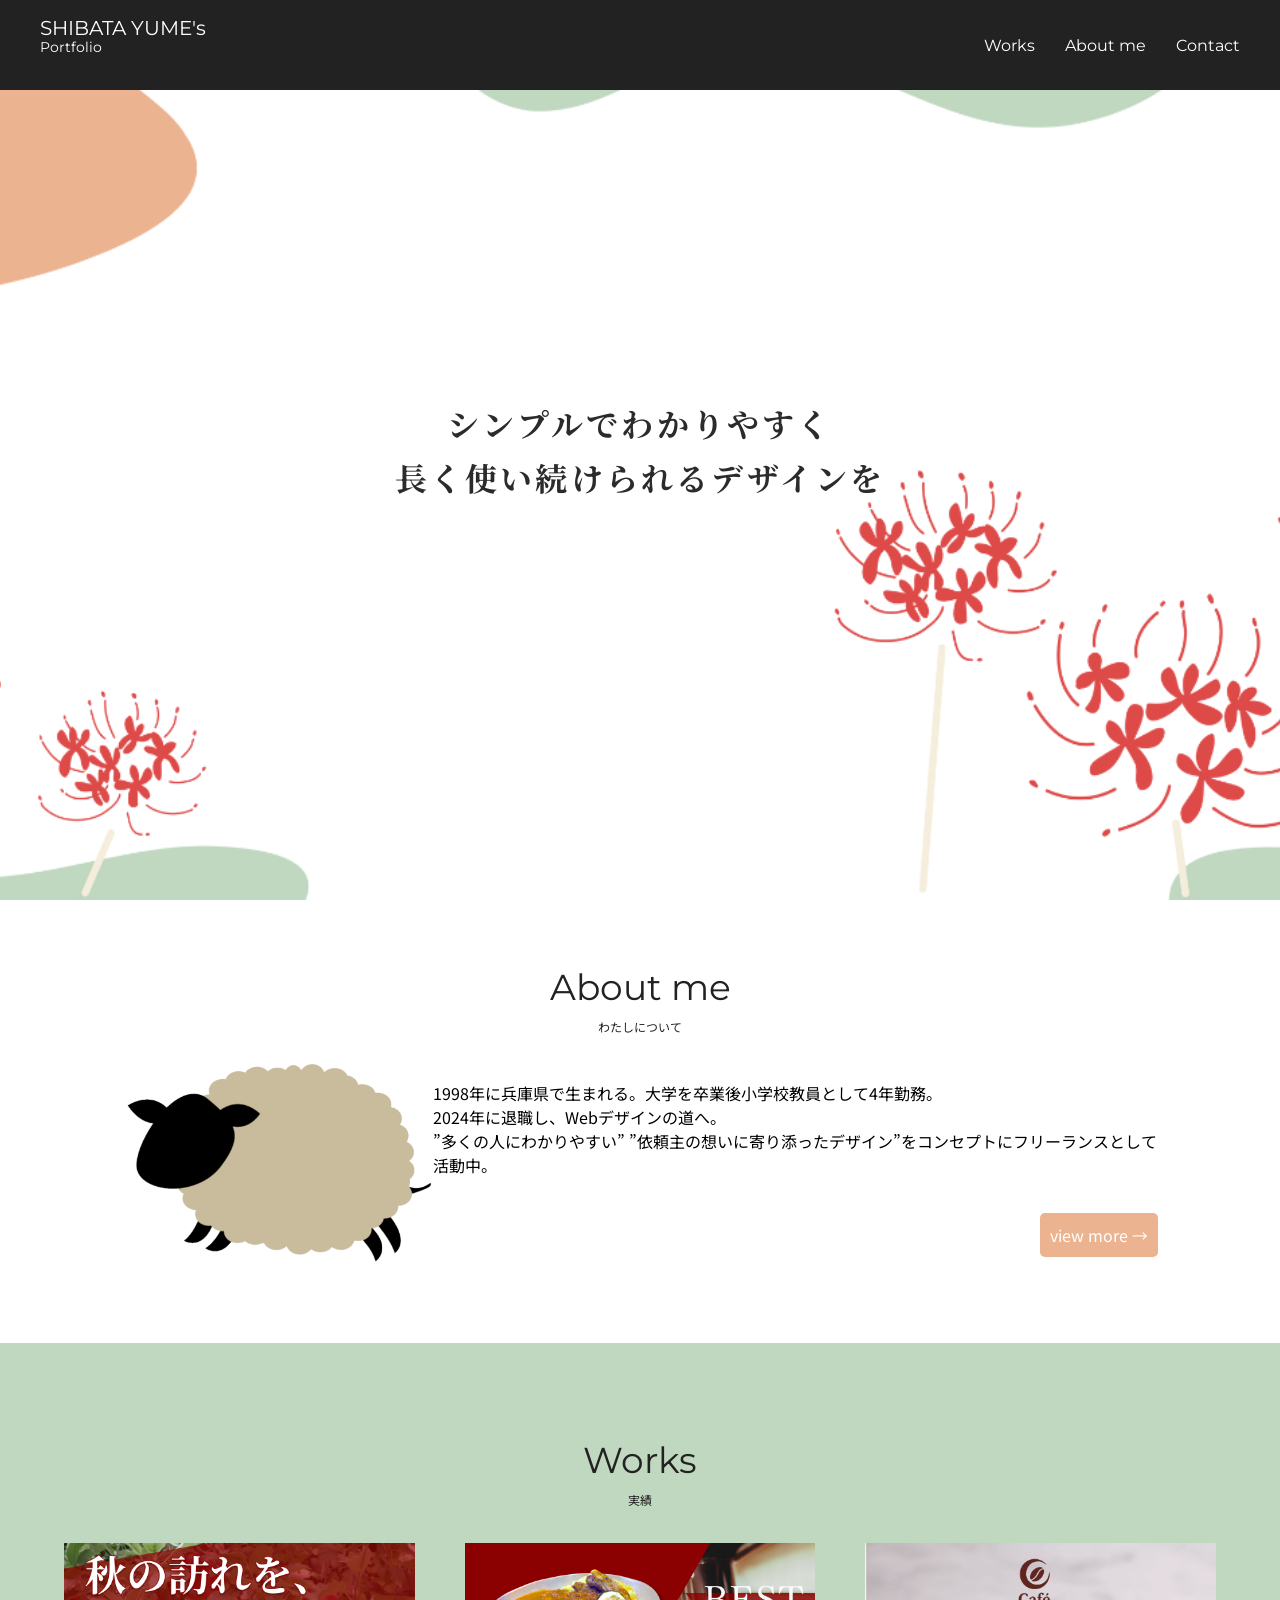
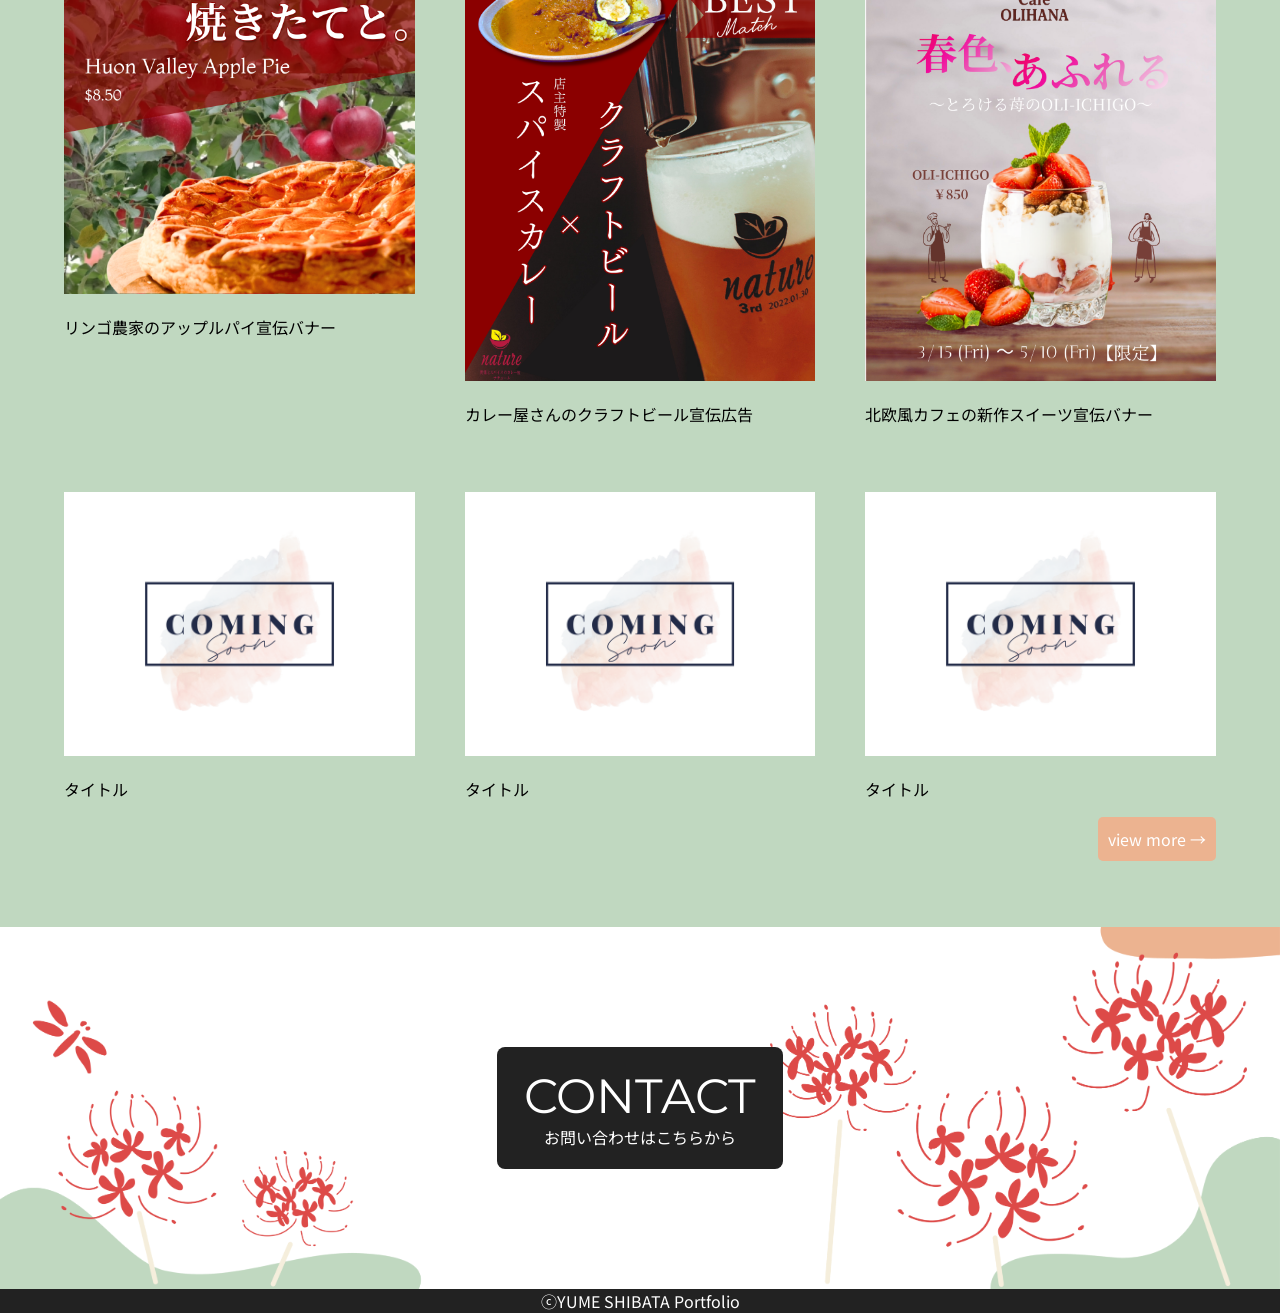
==== index.html @ 0d005b91 "Add files via upload" ====
<!DOCTYPE html>
<html lang="ja">
<head>
    <meta charset="UTF-8">
    <meta name="viewport" content="width=device-width, initial-scale=1.0">
    <title>しばたゆめのポートフォリオ</title>
    <link rel="stylesheet" href="css/reset.css">
    <link rel="stylesheet" href="css/style.css">

    <link rel="preconnect" href="https://fonts.googleapis.com">
    <link rel="preconnect" href="https://fonts.gstatic.com" crossorigin>
    <link href="https://fonts.googleapis.com/css2?family=Kaisei+Opti&family=Montserrat:ital,wght@0,100..900;1,100..900&display=swap" rel="stylesheet">

    <link rel="preconnect" href="https://fonts.googleapis.com">
    <link rel="preconnect" href="https://fonts.gstatic.com" crossorigin>
    <link href="https://fonts.googleapis.com/css2?family=Noto+Sans+JP:wght@100..900&family=Roboto:ital,wght@0,100..900;1,100..900&display=swap" rel="stylesheet">

    <link rel="preconnect" href="https://fonts.googleapis.com">
    <link rel="preconnect" href="https://fonts.gstatic.com" crossorigin>
    <link href="https://fonts.googleapis.com/css2?family=Kaisei+Opti&family=Montserrat:ital,wght@0,100..900;1,100..900&family=Noto+Sans+JP:wght@100..900&family=Noto+Serif+JP:wght@200..900&display=swap" rel="stylesheet">
    
    <script>
    document.addEventListener('DOMContentLoaded', function() {
      const hamburger = document.querySelector('.hamburger');
      const menu = document.querySelector('.menu');
      const menuLinks = document.querySelectorAll('.menu a');

      hamburger.addEventListener('click', () => {
        hamburger.classList.toggle('active');
        menu.classList.toggle('active');
      });

      menuLinks.forEach(link => {
        link.addEventListener('click', () => {
          hamburger.classList.remove('active');
          menu.classList.remove('active');
        });
      });
    });
  </script>
</head>

<body>
    <header>
        <div class="header-container">
            <div class="title-logo">
                <h1 id="title">SHIBATA YUME's</h1>
                <p>Portfolio</p>
            </div>

            <div class="hamburger">
                <span></span>
                <span></span>
                <span></span>
            </div>

            <div class="menu">
                <ul>
                    <li><a href="works.html">Works</a></li>
                    <li><a href="aboutme.html">About me</a></li>
                    <li><a href="contact.html">Contact</a></li>
                </ul>
            </div>
        </div>
    </header>

    <main>
        <div class="mainvisual">
            <h2>シンプルでわかりやすく<br>長く使い続けられるデザインを</h2>
        </div>

        <div class="main-container">
            <div class="subtitle">
                <h3>About me</h3>
                <p>わたしについて</p>
            </div>

            <div class="aboutme">
                <img src="images/sheep.png" alt="ひつじのイラスト">
        
                <div class="aboutme-letter">
                    <p>1998年に兵庫県で生まれる。大学を卒業後小学校教員として4年勤務。<br>
                        2024年に退職し、Webデザインの道へ。<br>
                        ”多くの人にわかりやすい” ”依頼主の想いに寄り添ったデザイン”をコンセプトにフリーランスとして活動中。</p>
                    
                    <a class="btn view" href="./aboutme.html">
                    <p>view more →</p>
                    </a>
                </div>
            </div>
        </div>

        <div class="works-wrapper">
            <div class="subtitle">
                <h3>Works</h3>
                <p>実績</p>
            </div>

            <div class="works-container">
                <div class="works">
                    <div class="work">
                        <a href="./work1.html">
                            <image src="/images/applepie3.png">
                        </a>
                        <p>リンゴ農家のアップルパイ宣伝バナー</p>
                    </div>
    
                    <div class="work">
                        <a href="./work2.html">
                            <image src="/images/nature.ad.png">
                        </a>
                        <p>カレー屋さんのクラフトビール宣伝広告</p>
                    </div>
    
                    <div class="work">
                        <a href="./work3.html">
                            <image src="/images/cafe1.png">
                        </a>
                        <p>北欧風カフェの新作スイーツ宣伝バナー</p>
                    </div>
    
                    <div class="work">
                        <a href="./work4.html">
                            <image src="/images/new-works.png">
                        </a>
                        <p>タイトル</p>
                    </div>
    
                    <div class="work">
                        <a href="./work5.html">
                            <image src="/images/new-works.png">
                        </a>
                        <p>タイトル</p>
                    </div>
    
                    <div class="work">
                        <a href="./work6.html">
                            <image src="/images/new-works.png">
                        </a>
                        <p>タイトル</p>
                    </div>
                </div>

                <a class="btn view" href="./works.html">
                <p>view more →</p>
                </a>
            </div>

        </div>

        <div class="contact-wrapper">
            <a class="btn contact" href="./contact.html">
                <h5>CONTACT</h5>
                <p>お問い合わせはこちらから</p>
            </a>
        </div>
    </main>

    <footer>
        <p>ⓒYUME SHIBATA Portfolio</p>
    </footer>

</body>

</html>
---- css/style.css ----
body{
    margin:0;
    padding: 0;
    font-family: "Noto Sans JP", sans-serif;
    max-width: 100%;
    overflow-x: hidden;
    
}

html, body {
    width: 100%;
    overflow-x: hidden;
}


* {
    box-sizing: border-box;
}

#title{
    margin: 0;
}

header {
    width: 100%;
    height: 90px;
    background-color: #222222;
    position: fixed;
    font-family: "Montserrat", sans-serif;
    z-index: 10;
    margin-top: 0;
    padding: 0;
}

.header-container {
    display: flex;
    align-items: center;
    justify-content: space-between;
    width:100%;
    padding: 40px;
    height: 90px;
    margin: 0 auto;
}

.title-logo {
    text-align: left;
    margin-top: 0;
    line-height: 5px;
    color: #ffffff;
    text-decoration: none;
    height: fit-content;
}

.title-logo h1 {
    font-size: 20px;
    font-weight: 400;
    color: #ffffff;
    text-decoration: none;
}

.title-logo h1 a{
    font-size: 20px;
    font-weight: 400;
    color: #ffffff;
    text-decoration: none;
}

.title-logo:hover {
    text-decoration: underline;
}

.title-logo p{
    font-size: 14px;
    font-weight: 400;
}

.menu ul {
    display: flex;
    gap: 30px;
    font-size: 16px;
    font-weight: 400;
    list-style: none;
    margin: 0;
    padding: 0;
}

.menu a {
    color:#ffffff;
    text-decoration: none;
}

.menu a:hover {
    text-decoration: underline;
}

.mainvisual {
    display: flex;
    width: 100vw;
    height: 100vh;
    background: url(../images/mainvisual.png) no-repeat center center / cover;
    justify-content: center;
    align-items: center;
    z-index: 1;
    margin: 0;
    padding: 0;
}


.mainvisual h2 {
    font-family: "Noto Serif JP", serif;
    font-weight: 700;
    letter-spacing: 0.1em; 
    font-size: 200%;
    text-align: center;
    
    line-height: 1.7;   
    color: #2b2b2b;
    z-index: 2;
    animation: fadeInUp 1.2s ease-out forwards;
}

@keyframes fadeInUp {
  from { opacity: 0; transform: translateY(20px); }
  to { opacity: 1; transform: translateY(0); }
}

.main-container {
    width: 90%;
    height: auto;
    margin: 0 auto;
    padding: 50px 0px;
}

.subtitle {
    margin: 0 auto;
    text-align: center;
    line-height: 3px;
    color: #222222;
}

.subtitle h3{
    font-size: 36px;
    font-weight: 400;
    font-family: "Montserrat", sans-serif;
}

.subtitle p {
    font-size: 12px;
    font-weight: 400;
}

.aboutme {
    display: flex;
    justify-content: space-between;
    align-items: center;
    width: 90%;
    height: auto;
    margin: 30px auto 30px;
}

.aboutme img {
    width: 30%;
    height: auto;
}

.aboutme-letter p {
    font-size: 16px;
    padding-bottom: 20px;
}

.view {
    display: flex;
    border-radius: 5px;
    background-color: #ecb390;
    float: right;  
    text-decoration: none;
}

.view p {
    color:#ffffff;
    text-align: center;
    margin: 0;
    padding: 10px 10px;
}

.btn:hover {
    background-color: #f19760;
}

.works-wrapper{
    background-color:rgba(192,216,192);
    padding: 80px 0px;
}

.works-container{
    width: 90%;
    max-width: 1240px;
    margin: 0 auto;
    padding: 30px 0px;
}

.works{
    margin: 0 auto;
    display: grid;
    grid-template-columns: repeat(3,1fr);
    gap: 50px;
}

.works img {
    width:100%;
    height: auto;
}


.contact-wrapper{
    background-image: url(../images/footer-logo.png);
    background-size: cover;
    background-position: bottom;
    padding-top: 120px;
    padding-bottom: 120px;
}

.contact{
    display: block;
    background-color: #222222;
    color: #ffffff;
    width: 286px;
    margin: 0 auto;
    text-align: center;
    border-radius: 8px;
    padding-top: 20px;
    padding-bottom: 20px;
    text-decoration: none;
}

.contact h5{
    font-size: 48px;
    font-family: "Montserrat", sans-serif;
    font-weight: 400;
    margin: 0;
}

.contact p{
    font-size: 16px;
    margin: 0;
}

footer{
    width: 100%;
    background-color: #222222;
    color: #ffffff;
    text-align: center;
    margin-bottom: 0;
}

footer p {
    margin: 0;
}

.subtitle-w {
    padding: 50px 11%;
    text-align: flex-start;
    gap: 10px;
}

.subtitle-w h3 {
    font-size: 96px;
    font-family: "Montserrat", sans-serif;
    opacity: 0.2;
    font-weight: 400;
    color: #777575;
    margin: 0 ;
    line-height: 1;
}

.subtitle-w p {
    color: #222222;
    opacity: 0.6;
    font-size: 24px;
    margin: 0 ;
    line-height: 1;
    margin-bottom: 14px;
}

.works-wrapper-w {
    background-color:rgba(253,251,247,0.8);
    padding: 80px 0px;
}
.works-container-w{
    max-width: 1200px;
    margin: 0 auto;
    padding: 30px 60px;
}

.aboutme-wrapper-a {
  width: 100%;
  height: auto;
  display: flex;
  margin: 0 auto;
  padding: 150px 0px;
  gap: 0px;
  min-width: 0;
}

.subtitle-a {
  display: flex;
  flex-direction: column;
  align-items: flex-start;
  transform: rotate(-90deg) translate(-525px, 100%);
  transform-origin: top left;
  color:#777575;
  margin: 0;
  width: fit-content;
  height: fit-content;
}

.subtitle-a h3 {
  font-family: "Montserrat", sans-serif;
  font-size: 96px;
  font-weight:400;
  line-height: 1;
  margin: 0;
  opacity: 0.3;
}

.subtitle-a p {
  font-size: 20px;
  font-family: "Noto Sans JP", sans-serif;
  margin: 0;
}

.aboutme-container-a {
  flex: 1;
  display: flex;
  flex-direction: column;
  transform: translate(-100px, 50px);
  min-width: 0;
}

.aboutme-grid {
  display: grid;
  grid-template-columns: 1.2fr 0.8fr;
  align-items: start;
}

.photo-main img {
  width: 80%;
  max-width: 466px;
  height: auto;
  display: block;
}

.photo-sub {
  display: flex;
  flex-direction: column;
}

.photo-sub img {
  width: 70%;
  height: auto;
  display: block;
}

.photo-sub img:first-child {
  transform: translate(-24px,-24px);
  max-width: 296px;
}

.photo-sub img:last-child {
  transform: translateX(24px);
  max-width: 251px;
}

.message {
  max-width: 680px;
  margin: 0 auto;
}

.message h6 {
  font-size: 18px;
  margin-bottom: 16px;
}

.message p {
  line-height: 1.9;
  font-size: 14px;
}

.skill-wrapper {
   width: 100%;
   height: auto;
   padding: 90px 0px;
   background-color:rgba(192,216,192,0.3);
}
.skill-container {
  width: 90%;
  height: auto;
  display: flex;
  margin: 0 auto;
  gap: 0px;
}

.subtitle-b {
  display: flex;
  flex-direction: column;
  align-items: flex-start;
  transform: rotate(90deg) translate(40px,-140px);
  transform-origin: top left;
  color:#777575;
  margin: 0;
  padding: 0;
  order: 2;
  width: fit-content;
  height: fit-content;
}

.subtitle-b h3 {
  font-family: "Montserrat", sans-serif;
  font-size: 96px;
  font-weight:400;
  line-height: 1;
  margin: 0;
  opacity: 0.3;
}

.subtitle-b p {
  font-size: 20px;
  font-family: "Noto Sans JP", sans-serif;
  margin: 0;
}

.skill-container img {
    width:80%;
    height: auto;
    order: 1;
    transform: translateX(120px);
}

.career-wrapper {
   width: 100%;
   height: auto;
}
.career-container {
  width: 90%;
  height: auto;
  display: flex;
  margin: 0 auto;
  gap: 0px;
}

.subtitle-c {
  display: flex;
  flex-direction: column;
  align-items: flex-start;
  transform: rotate(-90deg) translate(-450px, 150px);
  transform-origin: top left;
  color:#777575;
  margin: 0;
  padding: 0;
  width: fit-content;
  height: fit-content;
}

.subtitle-c h3 {
  font-family: "Montserrat", sans-serif;
  font-size: 96px;
  font-weight:400;
  line-height: 1;
  margin: 0;
  opacity: 0.3;
}

.subtitle-c p {
  font-size: 20px;
  font-family: "Noto Sans JP", sans-serif;
  margin: 0;
}

.career-container img {
    transform: translateX(120px);
    width:70%;
    height: auto;
}

.strength-wrapper {
   width: 100%;
   height: auto;
   padding: 90px 0px;
   background-color:rgba(192,216,192,0.3);
}
.strength-container {
  width: 90%;
  height: auto;
  display: flex;
  margin: 0 auto;
  gap: 0px;
}

.subtitle-d {
  display: flex;
  flex-direction: column;
  align-items: flex-start;
  transform: rotate(90deg) translate(40px,-140px);
  transform-origin: top left;
  color:#777575;
  margin: 0;
  padding: 0;
  order: 2;
  width: fit-content;
  height: fit-content;
}

.subtitle-d h3 {
  font-family: "Montserrat", sans-serif;
  font-size: 96px;
  font-weight:400;
  line-height: 1;
  margin: 0;
  opacity: 0.3;
}

.subtitle-d p {
  font-size: 20px;
  font-family: "Noto Sans JP", sans-serif;
  margin: 0;
}

.strength-container img {
    order: 1;
    transform: translateX(120px);
    width:80%;
    height: auto;
}

.contact-wrapper-c {
  width: 100%;
  padding: 80px 0;
  margin: 0 auto;
  background-color: aliceblue;
  display: flex;
  flex-direction: column; 
}


.contact-wrapper-c {
    width: 100%;
    height: auto;
    padding: 80px 0px;
    margin: 0 auto;
    background-color: #ffffff;
}

.contact-container-co {
    width:80%;
    height: auto;
    margin: 0 auto;
}

.subtitle-co {    
    margin: 0 0 30px auto;
    padding-right: 210px;
    padding-top: 30px;
    text-align: right;
}
.subtitle-co h3 {
    font-size: 96px;
    opacity: 0.2;
    font-weight: 400;
    color: #777575;
    margin: 0 ;
    line-height: 1;
}

.subtitle-co p {
    color: #222222;
    opacity: 0.6;
    font-size: 24px;
    margin: 0 ;
    line-height: 1;
    margin-bottom: 14px;
}

.contact-container-co p {
    margin-bottom: 36px;
    padding-left: 62px;
}

.contact-form {
    width:90%;
    height: auto;
    margin: 0 auto;
}

.form-row {
    margin-bottom: 48px;
    display: flex;
    align-items: center;
    align-items: flex-start;
}

label {
    display: block;
    font-weight: 400;
    font-size: 18px;
    font-family: "Noto Sans JP", sans-serif;
    width: 220px;
    margin-bottom: 0;
}

input,
textarea {
  width: 100%;
  padding: 12px;
  box-sizing: border-box;
  border: 1px solid #ccc;
  border-radius: 4px;
  font-size: 16px;
  flex: 1;
  background-color: rgba(245,238,220,0.5);
}

.required {
  color: #e53935;
  margin-left: 4px;
}

.form-submit {
  text-align: center;
}

.contact-form button {
  background-color: #c0d8c0;
  color: #fff;
  padding: 14px 48px;
  border: none;
  border-radius: 4px;
  cursor: pointer;
  transition: background-color 0.2s ease;
  margin: 0 auto;
  font-weight: 500;
  font-size: 18px;
}

.contact-form button:disabled {
  background-color: #c0d8c0;
  cursor: not-allowed;
}

.contact-form:valid button {
  background-color: #5A745A;
  cursor: pointer;
}

textarea {
    min-height: 200px;
    resize: vertical;
}

.form-row textarea {
  margin-bottom: 40px;
}


input:focus,
textarea:focus {
  border-color:#5A745A;
  outline: none;
}

.work-wrapper {
    padding: 120px 0px;
    width: 100%;
    height: auto;
    background-color: rgba(245,238,220,0.2);
}

.work-container {
    width: 80%;
    height: auto;
    margin: 0 auto;
}

.work-title {
    gap:30px;
    text-align: left;
}

.work-title h3 {
    font-size: 32px;
    font-weight: 700;
    color:#222222
}

.work-title p {
    font-size:16px;
    color:#777575
}

.work-details {
    padding: 40px 0px;
}

.work-image img{
    max-width:100%;
    height: auto;
    min-height: 200px;
    max-height: 600px;
}

.detail {
    display: grid;
    grid-template-columns: 180px 1fr; 
    gap: 16px;
}
.work-detail {
    display: grid;
    grid-template-columns: 180px 1fr; 
    gap: 16px;
    border-bottom: 1px solid #939090;
    padding: 20px 0px;
}

* {
    box-sizing: border-box;
}


.hamburger {
    display: none;
}


@media screen and (max-width: 768px) {

.title-logo {
    max-width: 60%;
    }

.hamburger {
  width: 30px;
  cursor: pointer;
  display: flex;
  flex-direction: column;
  justify-content: space-between;
  height: 22px;
  z-index: 20;
}

.hamburger span {
  display: block;
  height: 3px;
  background: #fff;
  border-radius: 2px;
  transition: all 0.3s ease;
}

.hamburger.active span:nth-child(1) {
  transform: rotate(45deg) translate(6px, 5px);
}
.hamburger.active span:nth-child(2) {
  opacity: 0;
}
.hamburger.active span:nth-child(3) {
  transform: rotate(-45deg) translate(8px, -7px);
}


.menu {
  position: fixed;
  top: 0;
  left: 0;
  width: 100%;
  height: 100vh;
  background: rgba(0,0,0,0.8);
  display: flex;
  justify-content: center;
  align-items: center;
  opacity: 0;
  visibility: hidden;
  transition: opacity 0.3s ease;
  z-index: 10;
}

.menu.active {
  opacity: 1;
  visibility: visible;
}

.menu ul {
  display: flex;
  flex-direction: column;
  gap: 30px;
  list-style: none;
  margin: 0;
  padding: 0;
  text-align: center;
}

.menu a {
  color: #fff;
  font-size: 24px;
  text-decoration: none;
  transition: 0.2s;
}
}

@media screen and (max-width: 900px) {
    .mainvisual {
      width: 100vw;
      height: calc(100vw * (67/90));
      background: url(../images/mainvisual2.png) no-repeat center center / contain;
      margin-top: 90px;     
    }
    .aboutme {
      align-items: flex-start;
      gap: 20px;
    }

    .works{
      grid-template-columns: repeat(2, 1fr);
    }   
    .works img {
      width: 100%;
      height: auto;
    }
    
    .subtitle-w h3 {
      font-size: 84px;
    }
    .subtitle-a {
      transform: rotate(-90deg) translate(-350px,70px);
    }

    .subtitle-a h3 {
      font-size: 60px;
    }

    .subtitle-a p {
      font-size: 15px;
    }
.subtitle-b h3 {
  font-size: 60px;
}

.subtitle-b p {
  font-size: 15px;
}

.skill-container img {
  transform: translateX(80px);
}

.career-container {
  width: 90%;
  height: auto;
  display: flex;
  margin: 0 auto;
  gap: 0px;
}

.subtitle-c {
  align-items: flex-start;
  transform: rotate(-90deg) translate(-300px, 70px);
}

.subtitle-c h3 {
  font-size: 60px;
}

.subtitle-c p {
  font-size: 15px;
}

.career-container img {
  transform: translateX(30px);
}

.subtitle-d {
  align-items: flex-start;
  transform: rotate(90deg) translate(20px,-140px);
}

.subtitle-d h3 {
  font-size: 60px;
}

.subtitle-d p {
  font-size: 15px;
}

.strength-container img {
    transform: translateX(80px);
}
.subtitle-co {    
    margin: 0 ;
    padding-right: 40px;
}
.contact-container-co p {
    margin-bottom: 36px;
    padding: 0px;
}

.contact-form {
    width:100%;
    height: auto;
    margin: 0 auto;
}
}

@media screen and (max-width: 480px) {
    .mainvisual {
      width: 100vw;
      height: calc(100vw * (67/90));
      background: url(../images/mainvisual2.png) no-repeat center center / contain;
      margin-top: 90px;
    }

    .mainvisual h2 {
      font-size: 20px;
    }

    .subtitle h3{
      font-size: 24px;
    }

    .aboutme {
      display: flex;
      flex-direction: column;
      width: 90%;
      height: auto;
      margin: 0 auto;
      padding: 40px 0px;
    }

    .aboutme img {
      width: 50%;
      height: auto;
      margin: 0 auto;
      padding-top: 30px;
    }

    .aboutme-letter p {
      font-size: 10.5px;
      padding-bottom: 10px;
    }
    
    .view p {
      padding: 8px 10px;
      justify-content: flex-end;
    }
    
    .works{
      display: flex;
      flex-direction: column;
      padding: 0;
    }

    .works img {
      width:100%;
      height: auto;
      margin: 0 auto;
    }
    .contact-wrapper{
      background-image: url(../images/footer-logo.png);
      background-size: contain;
      background-repeat: no-repeat;
      padding-top: 35px;
      padding-bottom: 35px;
    }

    .contact{
      width: 50%;
    }

    .contact h5{
      font-size: 30px;
    }

    .contact p{
      font-size: 12px;
    }

    .subtitle-w h3 {
      font-size:48px;
    }

    .subtitle-w p {
      font-size: 12px;
    }
    
    .works-wrapper-w {
      background-color:rgba(253,251,247,0.8);
      padding: 80px 0px;
    }
    .works-container-w{
      max-width: 1200px;
      margin: 0 auto;
      padding: 0px 30px;
    }
    .aboutme-wrapper-a {
      width: 100%;
      padding-top: 110px;
      padding-bottom: 30px;
      margin: 0 auto;
      display: block;
    }

    .subtitle-a {
      transform: none;
      padding-left: 20px;
    }

    .subtitle-a h3 {
      font-size: 48px;
    }

    .subtitle-a p {
      font-size: 12px;
    }

    .aboutme-container-a {
      display: flex;
      width: 100%;
      flex-direction: column;
      margin: 0 auto;
      transform: none;
      margin: 0 auto;
      padding: 20px 0px;
    }

    .aboutme-grid {
      display: flex;
      flex-direction: column;
      gap: 20px;
    }

    .photo-main img {
      display: block;
      width: 90%;
      height: auto;
      margin: 0 auto;
      max-width: none;
      transform: none;
    }

    .photo-sub {
      display: flex;
      flex-direction: column;
      align-items: flex-start;
      gap: 20px;
    }

    .photo-sub img {
      width: 90%;
      height: auto;
      margin: 0 auto 0;
      display: block;
    }

    .photo-sub img:first-child {
      transform: none;
      max-width: none;
    }

    .photo-sub img:last-child {
      transform: none;
      max-width: none;
      padding: 0 5px;
      object-position: top;
    }

    .message {
      max-width: none;
      width: 90%;
      margin: 0 auto;
    }

    .message h6 {
      font-size: 12px;
      margin-bottom: 16px;
    }

    .message p {
      font-size: 10.5px;
    }

    .skill-container {
      width: 100%;
      height: auto;
      display: block;
      margin: 0 auto;
    }

    .subtitle-b {
      transform: none;
      padding: 50px;
      float: right;
    }

    .subtitle-b h3 {
      font-size: 48px;
    }

    .subtitle-b p {
      font-size: 12px;
    }

    .skill-container img {
        width:100%;
        height: auto;
        transform: none;
    }

    .career-wrapper {
      padding-top:50px;
    }
    .career-container {
      width: 100%;
      height: auto;
      display: block;
      margin: 0 auto;
      padding-left: 20px;
    }

    .subtitle-c {
      transform:none;
    }

    .subtitle-c h3 {
      font-size: 48px;
    }

    .subtitle-c p {
      font-size: 12px;
    }

    .career-container img {
        transform: none;
        width:100%;
        height: auto;
        margin: 0 auto;
    }

   .strength-wrapper {
      width: 100%;
      display: flex;
      justify-content: center;                        
    }

    .strength-container {
      width: 100%;
      height: auto;
      display: flex;
      justify-content: center;
      gap: 40px;
      box-sizing: border-box;
      max-width: 1000px; 
    }
    .subtitle-d {
      display: inline-block;
      transform: none;
      width: fit-content;
    }

.subtitle-d h3 {
    font-size: 48px;
    margin-bottom: 10px;
}
    .strength h3{
      font-size: 12px;
    }

    .strength p{
      font-size: 10.5px;
    }

    .subtitle-d h3 {
      font-size: 48px;
    }

    .subtitle-d p {
      font-size: 12px;
    }



    .contact-wrapper-c {
      padding-top: 80px;
      padding-bottom: 50px;
    }

    .contact-container-co {
      width:90%;
    }

    .subtitle-co { 
      margin: 0;
      padding-left: 20px;
      padding-top: 30px;
      text-align: left;
    }
    .subtitle-co h3 {
        font-size: 48px;
    }

    .subtitle-co p {
        font-size: 12px;
    }

    .contact-container-co p {
        margin-bottom: 30px;
        padding-left: 0px;
        font-size: 10.5px;
    }
    .contact-form {
        width:100%;
        height: auto;
        margin: 0 auto;
    }

    .form-row {
        margin-bottom: 24px;
    }

    label {
        font-size: 10.5px;
        width: 20%;
    }

    input,
    textarea {
      font-size: 10.5px;
    }


    .form-row textarea {
      margin-bottom: 20px;
    }
    .work-wrapper {
    padding-top: 120px;
    padding-bottom: 50px;
    width: 100%;
    height: auto;
    background-color: rgba(245,238,220,0.2);
}

.work-container {
    width: 90%;
    height: auto;
    margin: 0 auto;
}

.work-title {
    gap:5px;
    text-align: left;
}

.work-title p {
    font-size:12px;
}

.work-details {
    padding: 20px 0px;
}

.detail {
    gap: 12px;
    font-size: 12px;
}
.work-detail {
    gap: 10px;
    padding: 10px 0px;
    font-size: 10.5px;
}
  }
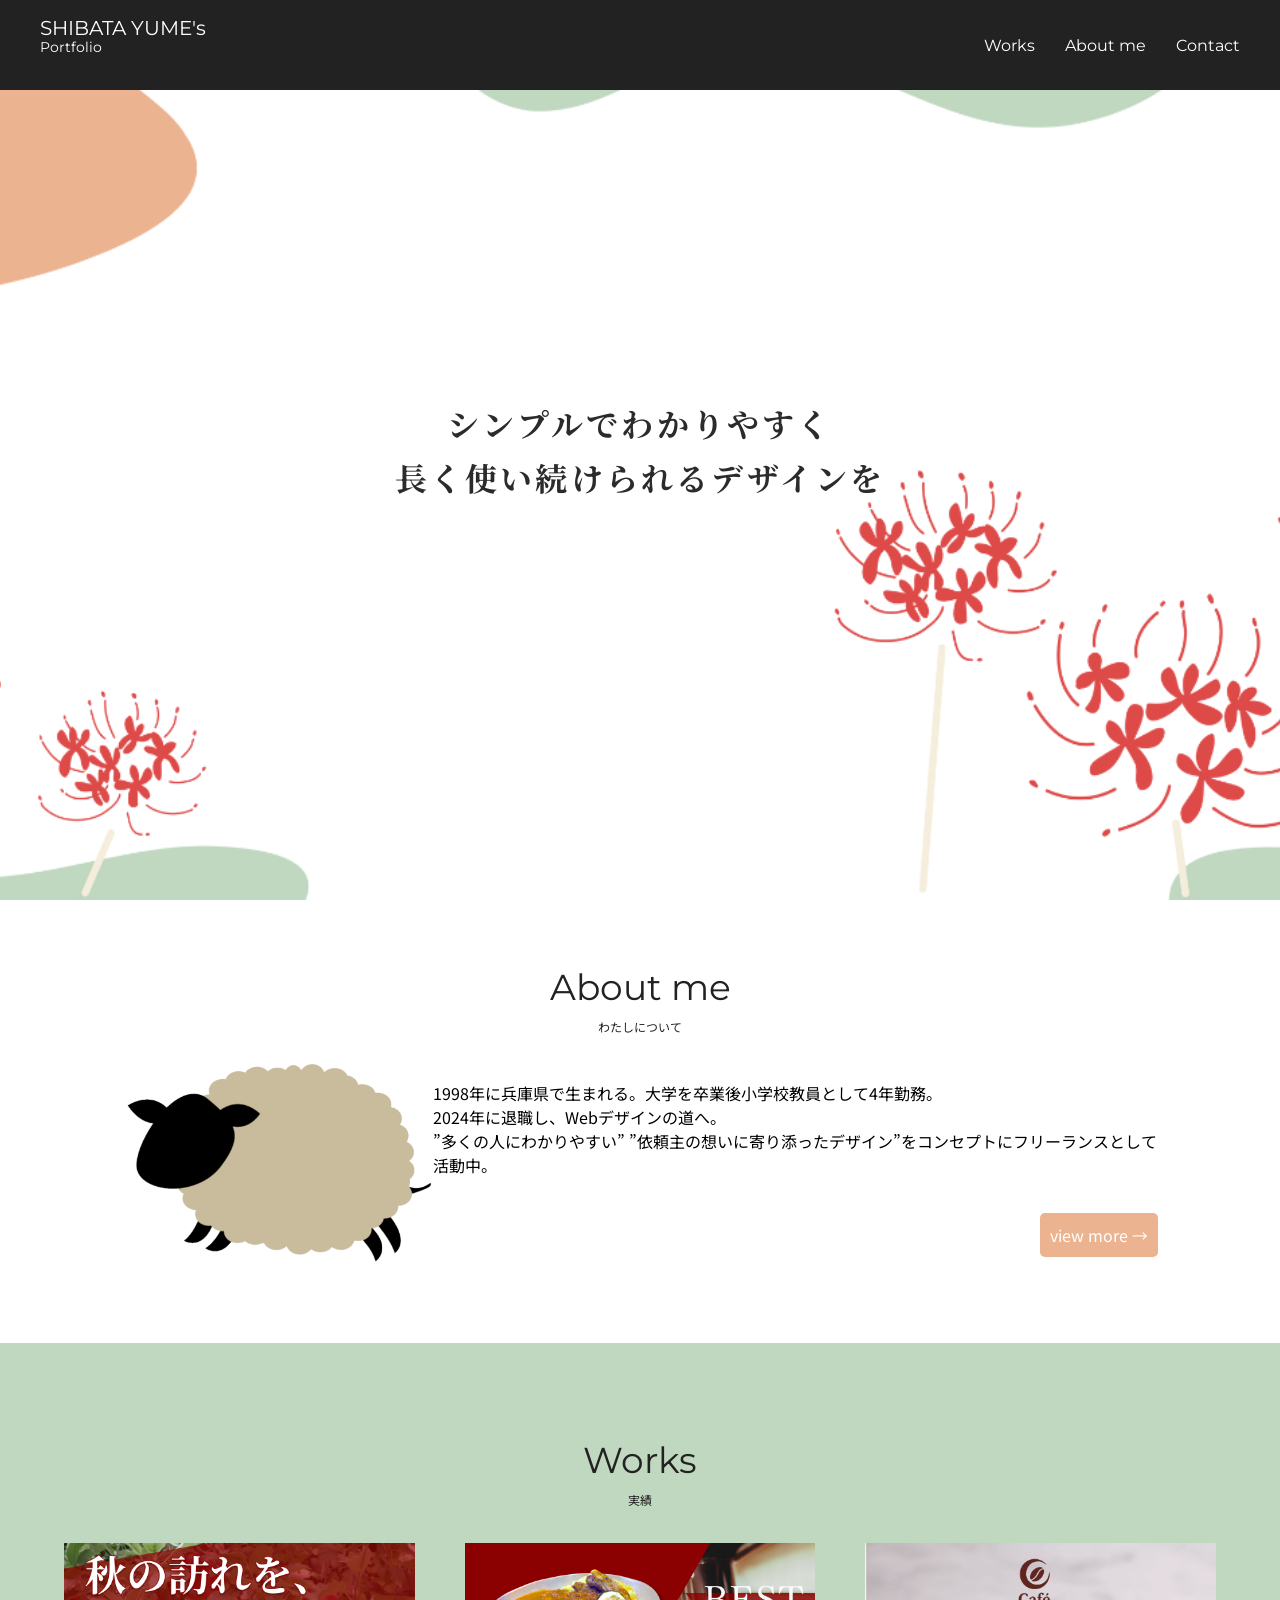
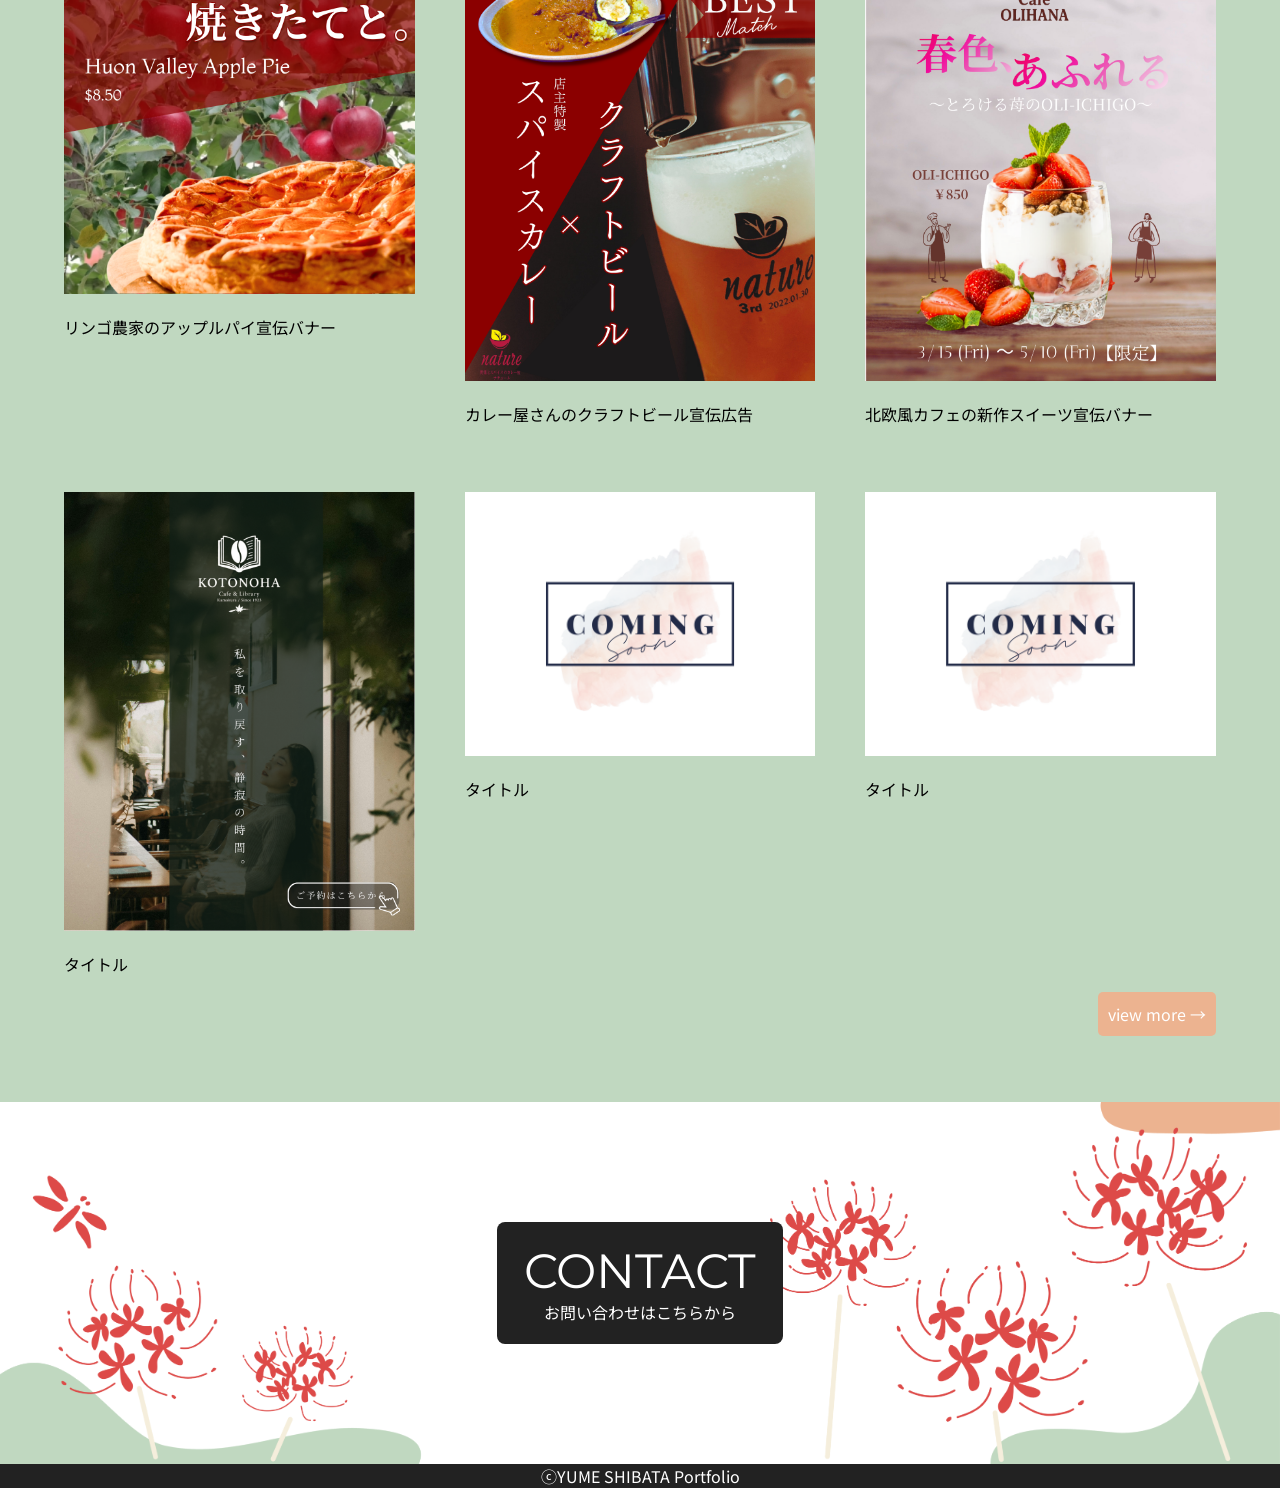
==== commit a4cfeec4: "Add files via upload" ====
--- a/index.html
+++ b/index.html
@@ -100,14 +100,14 @@
                 <div class="works">
                     <div class="work">
                         <a href="./work1.html">
-                            <image src="/images/applepie3.png">
+                            <image src="images/applepie3.png">
                         </a>
                         <p>リンゴ農家のアップルパイ宣伝バナー</p>
                     </div>
     
                     <div class="work">
                         <a href="./work2.html">
-                            <image src="/images/nature.ad.png">
+                            <image src="images/nature.ad.png">
                         </a>
                         <p>カレー屋さんのクラフトビール宣伝広告</p>
                     </div>
@@ -121,21 +121,21 @@
     
                     <div class="work">
                         <a href="./work4.html">
-                            <image src="/images/new-works.png">
+                            <image src="images/cafe2.png">
                         </a>
                         <p>タイトル</p>
                     </div>
     
                     <div class="work">
                         <a href="./work5.html">
-                            <image src="/images/new-works.png">
+                            <image src="images/new-works.png">
                         </a>
                         <p>タイトル</p>
                     </div>
     
                     <div class="work">
                         <a href="./work6.html">
-                            <image src="/images/new-works.png">
+                            <image src="images/new-works.png">
                         </a>
                         <p>タイトル</p>
                     </div>
